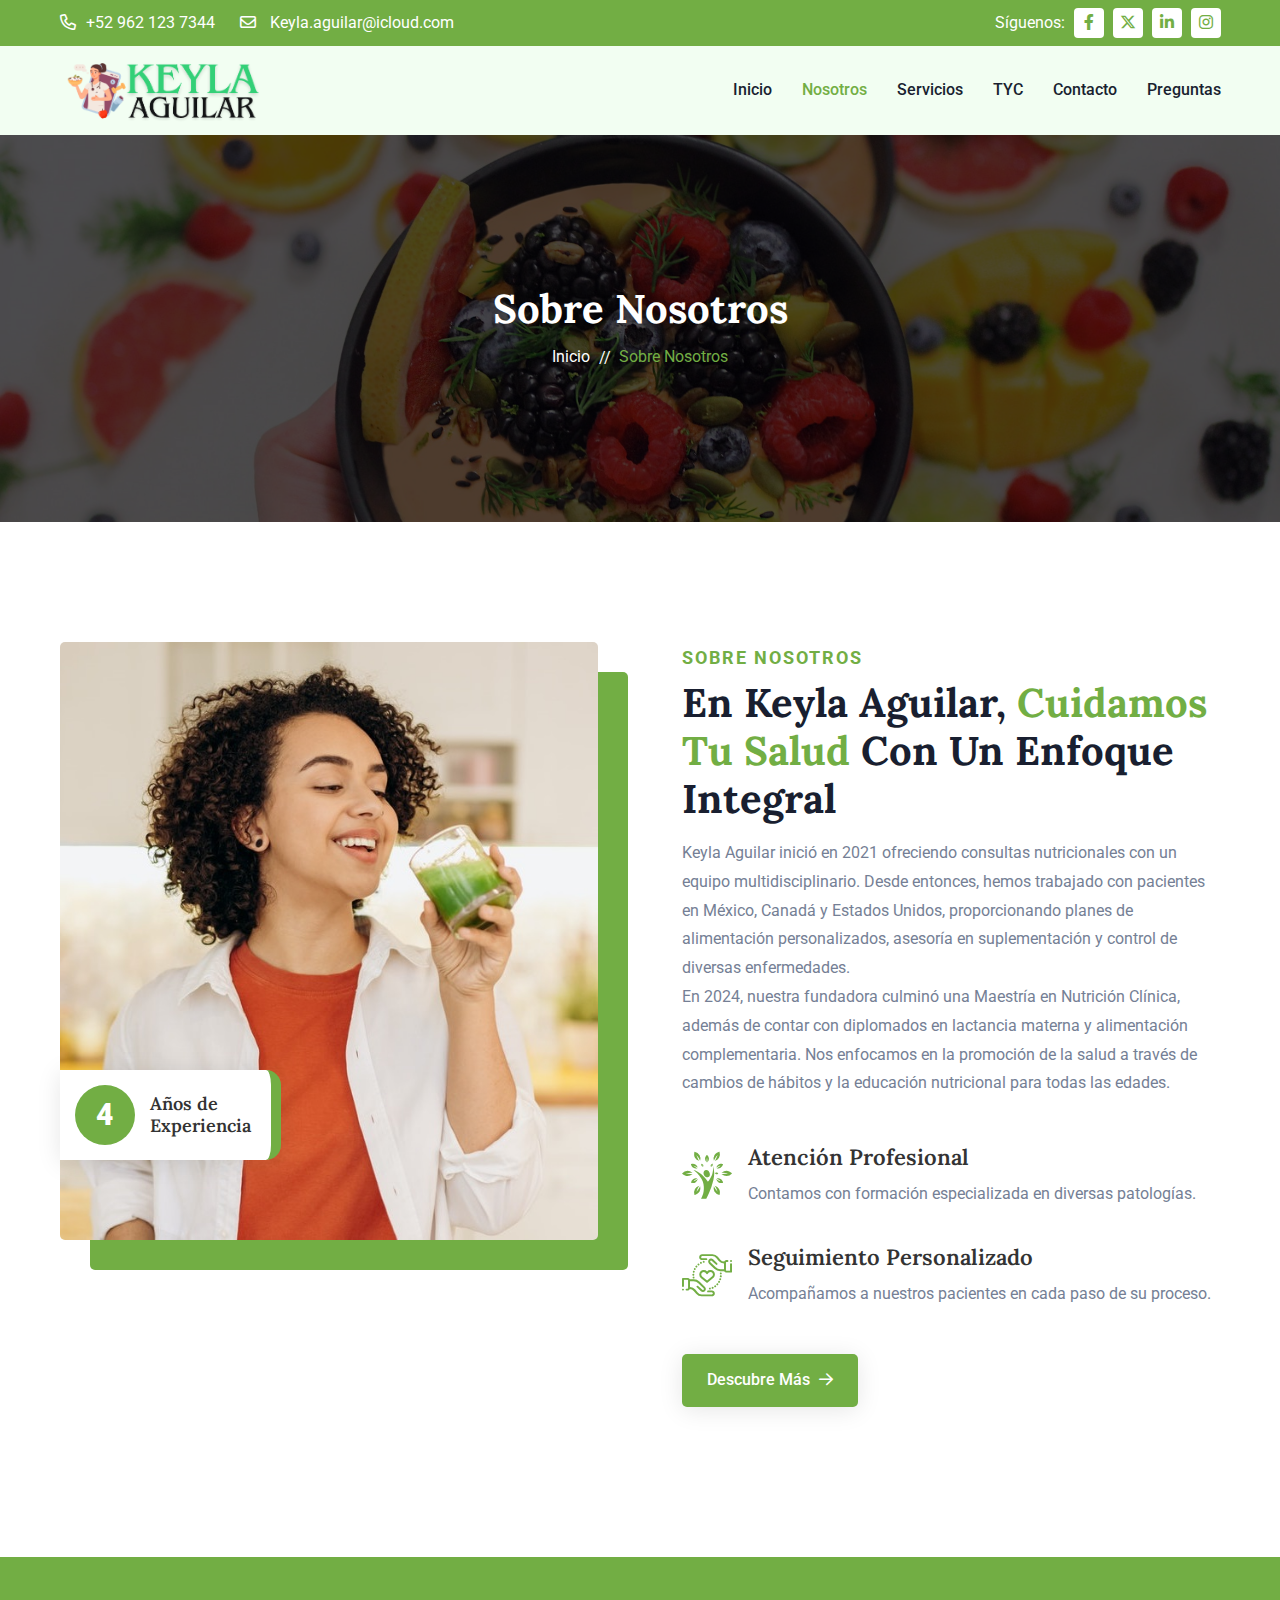
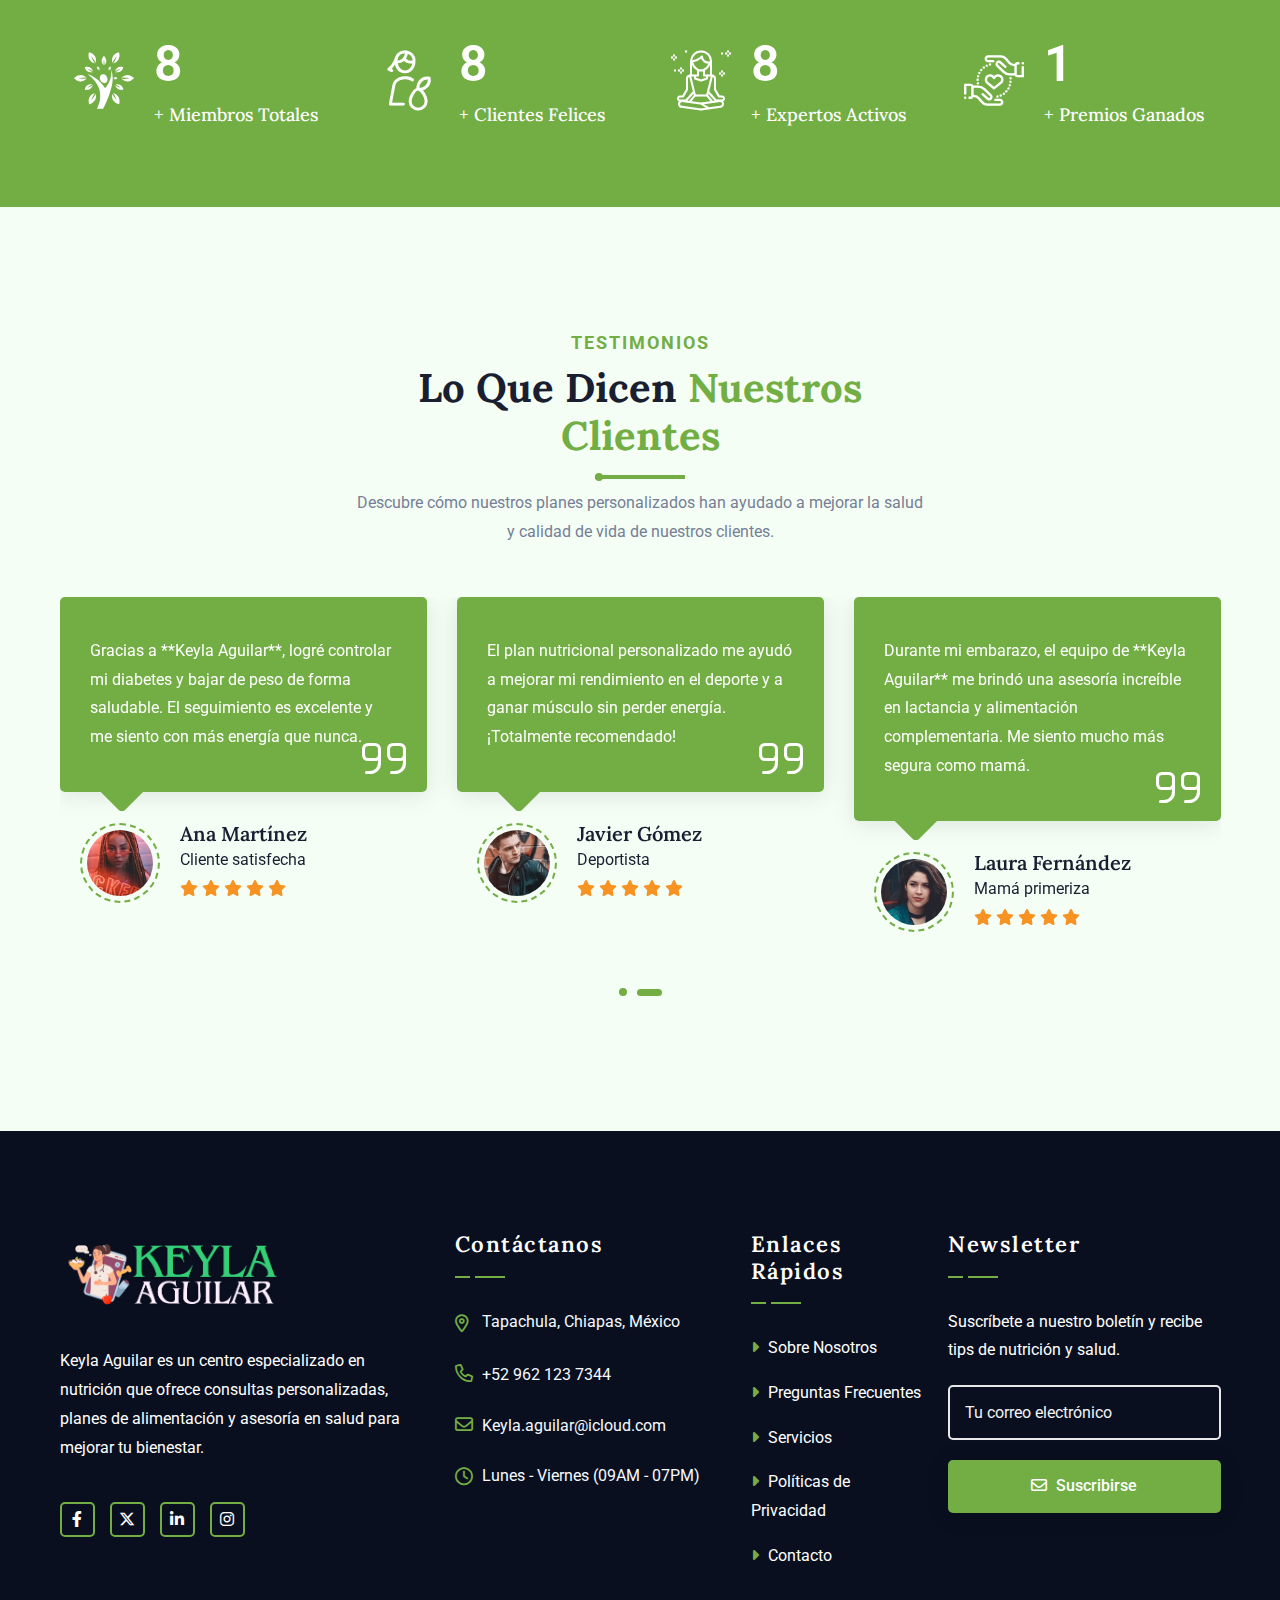
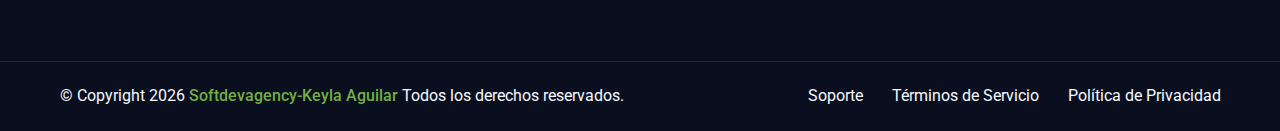
==== nosotros.html @ 278c5a32 "1" ====
<!DOCTYPE html>
<html lang="es-MX">
  <head>
    <!-- meta tags -->
    <meta charset="UTF-8" />
    <meta http-equiv="X-UA-Compatible" content="IE=edge" />
    <meta name="viewport" content="width=device-width, initial-scale=1.0" />
    <meta name="description" content="Keyla Aguilar - Consultas de nutrición personalizadas, planes de alimentación y asesoría en salud." />
    <meta name="keywords" content="nutrición, dietas, alimentación saludable, control de peso, asesoría nutricional" />
    <meta name="author" content="Keyla Aguilar" />

    <!-- title -->
    <title>Bienestar- Nosotros</title>

    <!-- favicon -->
    <link rel="icon" type="image/x-icon" href="assets/img/logo/logo-light.ico" />

    <!-- css -->
    <link rel="stylesheet" href="assets/css/bootstrap.min.css" />
    <link rel="stylesheet" href="assets/css/all-fontawesome.min.css" />
    <link rel="stylesheet" href="assets/css/flaticon.css" />
    <link rel="stylesheet" href="assets/css/animate.min.css" />
    <link rel="stylesheet" href="assets/css/magnific-popup.min.css" />
    <link rel="stylesheet" href="assets/css/owl.carousel.min.css" />
    <link rel="stylesheet" href="assets/css/style.css" />
  </head>

  <body>
    <!-- preloader -->
    <div class="preloader">
      <div class="loader"></div>
    </div>
    <!-- preloader end -->

    <!-- header area -->
    <header class="header">
      <!-- top header -->
      <div class="header-top">
        <div class="container">
          <div class="header-top-wrapper">
            <div class="header-top-left">
              <div class="header-top-contact">
                <ul>
                  <li>
                    <a href="tel:+529621237344"
                      ><i class="far fa-phone"></i>+52 962 123 7344</a
                    >
                  </li>
                  <li>
                    <a href="mailto:Keyla.aguilar@icloud.com"
                      ><i class="far fa-envelope"></i>
                      Keyla.aguilar@icloud.com</a
                    >
                  </li>
                </ul>
              </div>
            </div>
            <div class="header-top-right">
              <div class="header-top-social">
                <span>Síguenos:</span>
                <a href="#"><i class="fab fa-facebook-f"></i></a>
                <a href="#"><i class="fab fa-x-twitter"></i></a>
                <a href="#"><i class="fab fa-linkedin-in"></i></a>
                <a href="#"><i class="fab fa-instagram"></i></a>
              </div>
            </div>
          </div>
        </div>
      </div>

      <div class="main-navigation">
        <nav class="navbar navbar-expand-lg">
          <div class="container">
            <a class="navbar-brand" href="index">
              <img src="assets/img/logo/logo.png" alt="Keyla Aguilar - Nutrición y Salud" />
            </a>
            <button
              class="navbar-toggler"
              type="button"
              data-bs-toggle="collapse"
              data-bs-target="#main_nav"
              aria-expanded="false"
              aria-label="Toggle navigation"
            >
              <span class="navbar-toggler-icon"><i class="far fa-stream"></i></span>
            </button>
            <div class="collapse navbar-collapse" id="main_nav">
              <ul class="navbar-nav">
                <li class="nav-item">
                    <a class="nav-link" href="index">Inicio</a>
                </li>
                <li class="nav-item">
                    <a class="nav-link active" href="nosotros">Nosotros</a>
                </li>
                <li class="nav-item">
                  <a class="nav-link" href="servicios">Servicios</a>
                </li>
                <li class="nav-item">
                  <a class="nav-link" href="TYC">TYC</a>
                </li>
                <li class="nav-item">
                  <a class="nav-link" href="contactanos">Contacto</a>
                </li>
                <li class="nav-item">
                  <a class="nav-link" href="preguntas">Preguntas</a>
                </li>
              </ul>
            </div>
          </div>
        </nav>
      </div>
    </header>
    <!-- header area end -->




    <main class="main">

      <!-- breadcrumb -->
<div class="site-breadcrumb" style="background: url(assets/img/breadcrumb/breadcrumb.jpg)">
    <div class="container">
        <h2 class="breadcrumb-title">Sobre Nosotros</h2>
        <ul class="breadcrumb-menu">
            <li><a href="index">Inicio</a></li>
            <li class="active">Sobre Nosotros</li>
        </ul>
    </div>
</div>
<!-- breadcrumb end -->

<!-- about area -->
<div class="about-area py-120 mb-30">
    <div class="container">
        <div class="row">
            <div class="col-lg-6">
                <div class="about-left">
                    <div class="about-img">
                        <img src="assets/img/about/01.jpg" alt="Keyla Aguilar - Nutrición">
                    </div>
                    <div class="about-experience">
                        <span>4</span>
                        <h5>Años de <br> Experiencia</h5>
                    </div>
                </div>
            </div>
            <div class="col-lg-6">
                <div class="about-right">
                    <div class="site-heading mb-3">
                        <span class="site-title-tagline">Sobre Nosotros</span>
                        <h2 class="site-title">En Keyla Aguilar, <span>cuidamos tu salud</span> con un enfoque integral</h2>
                    </div>
                    <p class="about-text">Keyla Aguilar inició en 2021 ofreciendo consultas nutricionales con un equipo multidisciplinario. Desde entonces, hemos trabajado con pacientes en México, Canadá y Estados Unidos, proporcionando planes de alimentación personalizados, asesoría en suplementación y control de diversas enfermedades. 
                    </p>
                    <p class="about-text">En 2024, nuestra fundadora culminó una Maestría en Nutrición Clínica, además de contar con diplomados en lactancia materna y alimentación complementaria. Nos enfocamos en la promoción de la salud a través de cambios de hábitos y la educación nutricional para todas las edades.</p>
                    <div class="about-list-wrapper">
                        <ul class="about-list list-unstyled">
                            <li>
                                <div class="icon"><i class="flaticon-healthy-lifestyle-logo"></i></div>
                                <div class="text">
                                    <h4>Atención Profesional</h4>
                                    <p>Contamos con formación especializada en diversas patologías.</p>
                                </div>
                            </li>
                            <li>
                                <div class="icon"><i class="flaticon-care"></i></div>
                                <div class="text">
                                    <h4>Seguimiento Personalizado</h4>
                                    <p>Acompañamos a nuestros pacientes en cada paso de su proceso.</p>
                                </div>
                            </li>
                        </ul>
                    </div>
                    <a href="nosotros" class="theme-btn">Descubre Más <i class="far fa-arrow-right"></i></a>
                </div>
            </div>
        </div>
    </div>
</div>
<!-- about area end -->

    
     <!-- área de contadores -->
<div class="counter-area pt-70 pb-70">
  <div class="container">
    <div class="row">
      <div class="col-lg-3 col-sm-6">
        <div class="counter-box">
          <div class="icon">
            <i class="flaticon-healthy-lifestyle-logo"></i>
          </div>
          <div>
            <span class="counter" data-count="+" data-to="30" data-speed="3000">30</span>
            <h6 class="title">+ Miembros Totales</h6>
          </div>
        </div>
      </div>
      <div class="col-lg-3 col-sm-6">
        <div class="counter-box">
          <div class="icon"><i class="flaticon-nutritionist-1"></i></div>
          <div>
            <span class="counter" data-count="+" data-to="30" data-speed="3000">30</span>
            <h6 class="title">+ Clientes Felices</h6>
          </div>
        </div>
      </div>
      <div class="col-lg-3 col-sm-6">
        <div class="counter-box">
          <div class="icon"><i class="flaticon-meditation"></i></div>
          <div>
            <span class="counter" data-count="+" data-to="30" data-speed="3000">30</span>
            <h6 class="title">+ Expertos Activos</h6>
          </div>
        </div>
      </div>
      <div class="col-lg-3 col-sm-6">
        <div class="counter-box">
          <div class="icon"><i class="flaticon-care"></i></div>
          <div>
            <span class="counter" data-count="+" data-to="5" data-speed="3000">5</span>
            <h6 class="title">+ Premios Ganados</h6>
          </div>
        </div>
      </div>
    </div>
  </div>
</div>
<!-- fin del área de contadores -->

<!--!-- testimonial-area -->
<div class="testimonial-area bg py-120">
  <div class="container">
    <div class="row">
      <div class="col-lg-6 mx-auto">
        <div class="site-heading text-center">
          <span class="site-title-tagline">Testimonios</span>
          <h2 class="site-title">Lo que dicen <span>nuestros clientes</span></h2>
          <div class="heading-divider"></div>
          <p>
            Descubre cómo nuestros planes personalizados han ayudado a mejorar la salud y calidad de vida de nuestros clientes.
          </p>
        </div>
      </div>
    </div>
    <div class="testimonial-slider owl-carousel owl-theme">
      <div class="testimonial-single">
        <div class="testimonial-quote">
          <span class="testimonial-quote-icon"><i class="fal fa-quote-right"></i></span>
          <p>
            Gracias a **Keyla Aguilar**, logré controlar mi diabetes y bajar de peso de forma saludable. El seguimiento es excelente y me siento con más energía que nunca.
          </p>
        </div>
        <div class="testimonial-content">
          <div class="testimonial-author-img">
            <img src="assets/img/testimonial/01.jpg" alt="Testimonio Cliente 1" />
          </div>
          <div class="testimonial-author-info">
            <h4>Ana Martínez</h4>
            <p>Cliente satisfecha</p>
            <div class="testimonial-rate">
              <i class="fas fa-star"></i>
              <i class="fas fa-star"></i>
              <i class="fas fa-star"></i>
              <i class="fas fa-star"></i>
              <i class="fas fa-star"></i>
            </div>
          </div>
        </div>
      </div>
      <div class="testimonial-single">
        <div class="testimonial-quote">
          <span class="testimonial-quote-icon"><i class="fal fa-quote-right"></i></span>
          <p>
            El plan nutricional personalizado me ayudó a mejorar mi rendimiento en el deporte y a ganar músculo sin perder energía. ¡Totalmente recomendado!
          </p>
        </div>
        <div class="testimonial-content">
          <div class="testimonial-author-img">
            <img src="assets/img/testimonial/04.jpg" alt="Testimonio Cliente 2" />
          </div>
          <div class="testimonial-author-info">
            <h4>Javier Gómez</h4>
            <p>Deportista</p>
            <div class="testimonial-rate">
              <i class="fas fa-star"></i>
              <i class="fas fa-star"></i>
              <i class="fas fa-star"></i>
              <i class="fas fa-star"></i>
              <i class="fas fa-star"></i>
            </div>
          </div>
        </div>
      </div>
      <div class="testimonial-single">
        <div class="testimonial-quote">
          <span class="testimonial-quote-icon"><i class="fal fa-quote-right"></i></span>
          <p>
            Durante mi embarazo, el equipo de **Keyla Aguilar** me brindó una asesoría increíble en lactancia y alimentación complementaria. Me siento mucho más segura como mamá.
          </p>
        </div>
        <div class="testimonial-content">
          <div class="testimonial-author-img">
            <img src="assets/img/testimonial/05.jpg" alt="Testimonio Cliente 3" />
          </div>
          <div class="testimonial-author-info">
            <h4>Laura Fernández</h4>
            <p>Mamá primeriza</p>
            <div class="testimonial-rate">
              <i class="fas fa-star"></i>
              <i class="fas fa-star"></i>
              <i class="fas fa-star"></i>
              <i class="fas fa-star"></i>
              <i class="fas fa-star"></i>
            </div>
          </div>
        </div>
      </div>
      <div class="testimonial-single">
        <div class="testimonial-quote">
          <span class="testimonial-quote-icon"><i class="fal fa-quote-right"></i></span>
          <p>
            Mi hijo tenía problemas de obesidad y con la ayuda de **Keyla Aguilar**, logramos mejorar sus hábitos alimenticios sin que sintiera que estaba en una dieta. ¡Un cambio total en su vida!
          </p>
        </div>
        <div class="testimonial-content">
          <div class="testimonial-author-img">
            <img src="assets/img/testimonial/02.jpg" alt="Testimonio Cliente 4" />
          </div>
          <div class="testimonial-author-info">
            <h4>María Rodríguez</h4>
            <p>Mamá de paciente</p>
            <div class="testimonial-rate">
              <i class="fas fa-star"></i>
              <i class="fas fa-star"></i>
              <i class="fas fa-star"></i>
              <i class="fas fa-star"></i>
              <i class="fas fa-star"></i>
            </div>
          </div>
        </div>
      </div>
    </div>
  </div>
</div>
<!-- testimonial-area end -->
        
    </main>


   <!-- footer area -->
   <footer class="footer-area">
    <div class="footer-widget">
      <div class="container">
        <div class="row footer-widget-wrapper pt-100 pb-70">
          <div class="col-md-6 col-lg-4">
            <div class="footer-widget-box about-us">
              <a href="#" class="footer-logo">
                <img src="assets/img/logo/logo-light.png" alt="Keyla Aguilar" />
              </a>
              <p class="mb-20">
                Keyla Aguilar es un centro especializado en nutrición que ofrece
                consultas personalizadas, planes de alimentación y asesoría en
                salud para mejorar tu bienestar.
              </p>
              <ul class="footer-social">
                <li>
                  <a href="#"><i class="fab fa-facebook-f"></i></a>
                </li>
                <li>
                  <a href="#"><i class="fab fa-x-twitter"></i></a>
                </li>
                <li>
                  <a href="#"><i class="fab fa-linkedin-in"></i></a>
                </li>
                <li>
                  <a href="https://www.instagram.com/nutri_key_aguilar/"><i class="fab fa-instagram"></i></a>
                </li>
              </ul>
            </div>
          </div>
          <div class="col-md-6 col-lg-3">
            <div class="footer-widget-box">
              <h4 class="footer-widget-title">Contáctanos</h4>
              <ul class="footer-contact">
                <li>
                  <i class="far fa-map-marker-alt"></i> Tapachula, Chiapas, México
                </li>
                <li>
                  <a href="tel:+529621237344"
                    ><i class="far fa-phone"></i>+52 962 123 7344</a
                  >
                </li>
                <li>
                  <a href="mailto:Keyla.aguilar@icloud.com"
                    ><i class="far fa-envelope"></i>Keyla.aguilar@icloud.com</a
                  >
                </li>
                <li><i class="far fa-clock"></i>Lunes - Viernes (09AM - 07PM)</li>
              </ul>
            </div>
          </div>
          <div class="col-md-6 col-lg-2">
            <div class="footer-widget-box list">
              <h4 class="footer-widget-title">Enlaces Rápidos</h4>
              <ul class="footer-list">
                <li>
                  <a href="nosotros"><i class="fas fa-caret-right"></i> Sobre Nosotros</a>
                </li>
                <li>
                  <a href="preguntas"><i class="fas fa-caret-right"></i> Preguntas Frecuentes</a>
                </li>
                <li>
                  <a href="servicios"><i class="fas fa-caret-right"></i> Servicios</a>
                </li>
                <li>
                  <a href="TYC"><i class="fas fa-caret-right"></i> Políticas de Privacidad</a>
                </li>
                <li>
                  <a href="contactanos"><i class="fas fa-caret-right"></i> Contacto</a>
                </li>
              </ul>
            </div>
          </div>
          <div class="col-md-6 col-lg-3">
            <div class="footer-widget-box list">
              <h4 class="footer-widget-title">Newsletter</h4>
              <div class="footer-newsletter">
                <p>Suscríbete a nuestro boletín y recibe tips de nutrición y salud.</p>
                <div class="subscribe-form">
                  <form action="#">
                    <input
                      type="email"
                      class="form-control"
                      placeholder="Tu correo electrónico"
                    />
                    <button class="theme-btn" type="submit">
                      <span class="far fa-envelope"></span> Suscribirse
                    </button>
                  </form>
                </div>
              </div>
            </div>
          </div>
        </div>
      </div>
    </div>
    <div class="copyright">
      <div class="container">
        <div class="row">
          <div class="col-lg-6 align-self-center">
            <p class="copyright-text">
              &copy; Copyright <span id="date"></span>
              <a href="https://softdevagency.com/"> Softdevagency-Keyla Aguilar</a> Todos los derechos reservados.
            </p>
          </div>
          <div class="col-lg-6 align-self-center">
            <ul class="footer-menu">
              <li><a href="#">Soporte</a></li>
              <li><a href="#">Términos de Servicio</a></li>
              <li><a href="#">Política de Privacidad</a></li>
            </ul>
          </div>
        </div>
      </div>
    </div>
  </footer>
  <!-- footer area end -->
  

    <!-- scroll-top -->
    <a href="#" id="scroll-top"><i class="far fa-angle-double-up"></i></a>
    <!-- scroll-top end -->


    <!-- js -->
    <script data-cfasync="false" src="/cdn-cgi/scripts/5c5dd728/cloudflare-static/email-decode.min.js"></script><script src="assets/js/jquery-3.6.0.min.js"></script>
    <script src="assets/js/modernizr.min.js"></script>
    <script src="assets/js/bootstrap.bundle.min.js"></script>
    <script src="assets/js/imagesloaded.pkgd.min.js"></script>
    <script src="assets/js/jquery.magnific-popup.min.js"></script>
    <script src="assets/js/isotope.pkgd.min.js"></script>
    <script src="assets/js/jquery.appear.min.js"></script>
    <script src="assets/js/jquery.easing.min.js"></script>
    <script src="assets/js/owl.carousel.min.js"></script>
    <script src="assets/js/counter-up.js"></script>
    <script src="assets/js/masonry.pkgd.min.js"></script>
    <script src="assets/js/wow.min.js"></script>
    <script src="assets/js/main.js"></script>

</body>

</html>
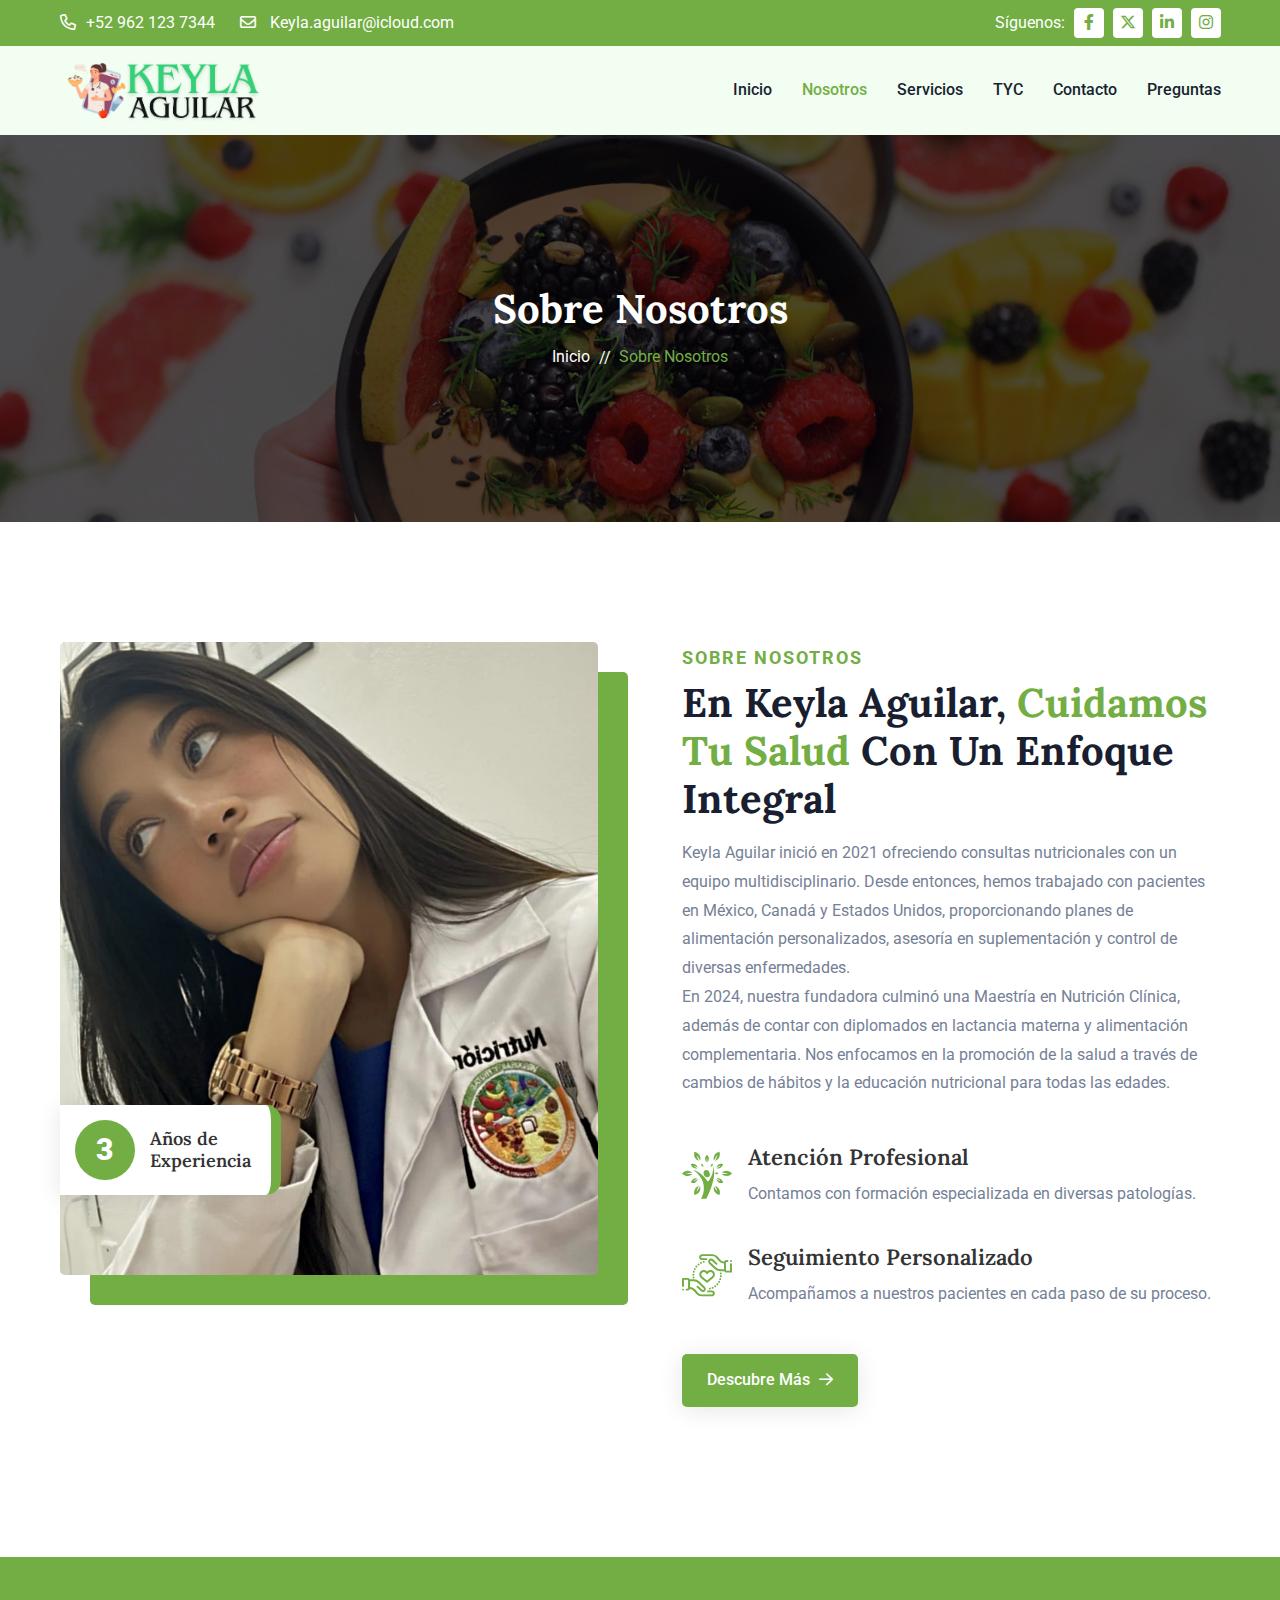
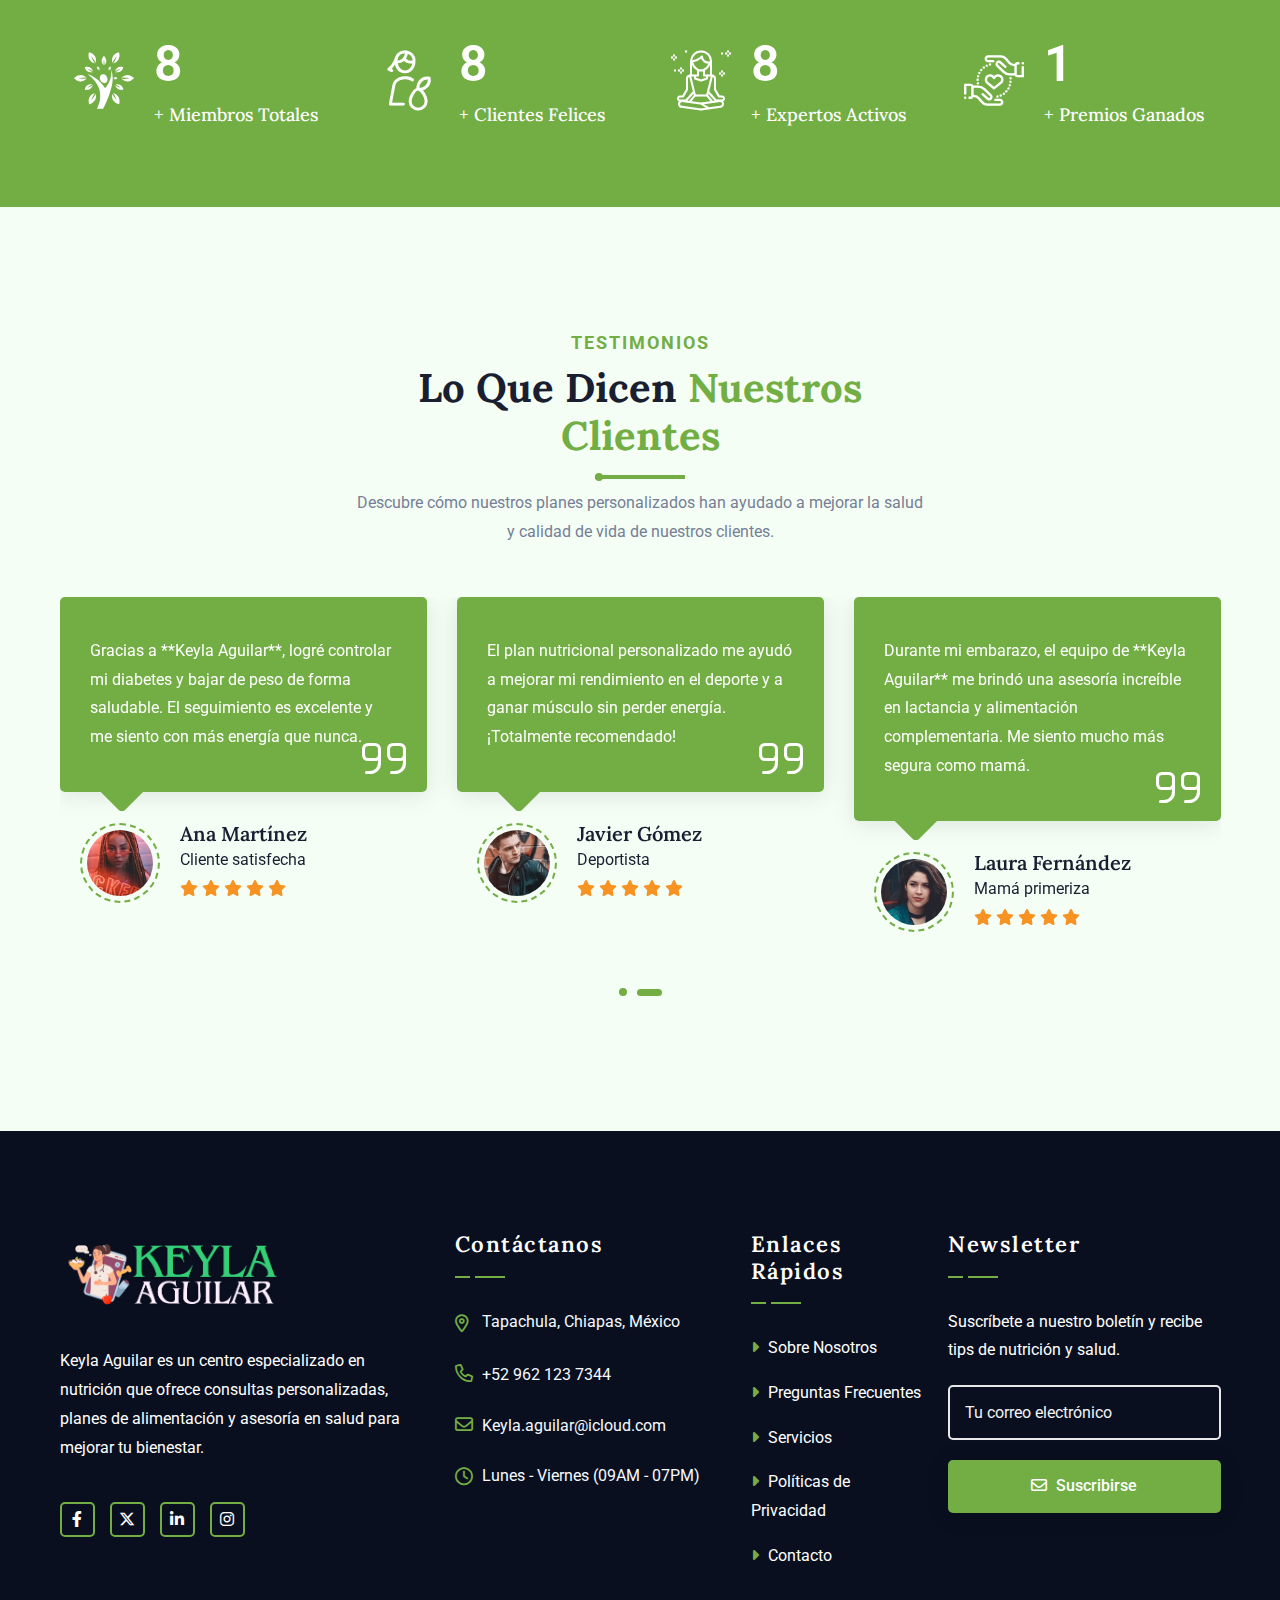
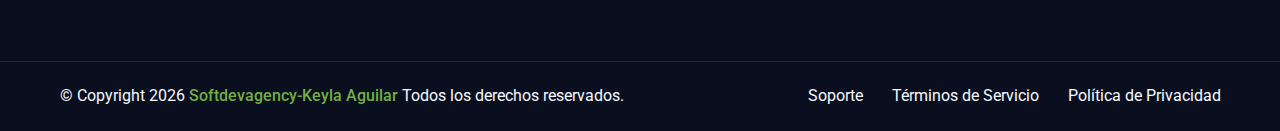
==== commit dc715a9a: "Add files via upload" ====
--- a/nosotros.html
+++ b/nosotros.html
@@ -1,492 +1,492 @@
-<!DOCTYPE html>
-<html lang="es-MX">
-  <head>
-    <!-- meta tags -->
-    <meta charset="UTF-8" />
-    <meta http-equiv="X-UA-Compatible" content="IE=edge" />
-    <meta name="viewport" content="width=device-width, initial-scale=1.0" />
-    <meta name="description" content="Keyla Aguilar - Consultas de nutrición personalizadas, planes de alimentación y asesoría en salud." />
-    <meta name="keywords" content="nutrición, dietas, alimentación saludable, control de peso, asesoría nutricional" />
-    <meta name="author" content="Keyla Aguilar" />
-
-    <!-- title -->
-    <title>Bienestar- Nosotros</title>
-
-    <!-- favicon -->
-    <link rel="icon" type="image/x-icon" href="assets/img/logo/logo-light.ico" />
-
-    <!-- css -->
-    <link rel="stylesheet" href="assets/css/bootstrap.min.css" />
-    <link rel="stylesheet" href="assets/css/all-fontawesome.min.css" />
-    <link rel="stylesheet" href="assets/css/flaticon.css" />
-    <link rel="stylesheet" href="assets/css/animate.min.css" />
-    <link rel="stylesheet" href="assets/css/magnific-popup.min.css" />
-    <link rel="stylesheet" href="assets/css/owl.carousel.min.css" />
-    <link rel="stylesheet" href="assets/css/style.css" />
-  </head>
-
-  <body>
-    <!-- preloader -->
-    <div class="preloader">
-      <div class="loader"></div>
-    </div>
-    <!-- preloader end -->
-
-    <!-- header area -->
-    <header class="header">
-      <!-- top header -->
-      <div class="header-top">
-        <div class="container">
-          <div class="header-top-wrapper">
-            <div class="header-top-left">
-              <div class="header-top-contact">
-                <ul>
-                  <li>
-                    <a href="tel:+529621237344"
-                      ><i class="far fa-phone"></i>+52 962 123 7344</a
-                    >
-                  </li>
-                  <li>
-                    <a href="mailto:Keyla.aguilar@icloud.com"
-                      ><i class="far fa-envelope"></i>
-                      Keyla.aguilar@icloud.com</a
-                    >
-                  </li>
-                </ul>
-              </div>
-            </div>
-            <div class="header-top-right">
-              <div class="header-top-social">
-                <span>Síguenos:</span>
-                <a href="#"><i class="fab fa-facebook-f"></i></a>
-                <a href="#"><i class="fab fa-x-twitter"></i></a>
-                <a href="#"><i class="fab fa-linkedin-in"></i></a>
-                <a href="#"><i class="fab fa-instagram"></i></a>
-              </div>
-            </div>
-          </div>
-        </div>
-      </div>
-
-      <div class="main-navigation">
-        <nav class="navbar navbar-expand-lg">
-          <div class="container">
-            <a class="navbar-brand" href="index">
-              <img src="assets/img/logo/logo.png" alt="Keyla Aguilar - Nutrición y Salud" />
-            </a>
-            <button
-              class="navbar-toggler"
-              type="button"
-              data-bs-toggle="collapse"
-              data-bs-target="#main_nav"
-              aria-expanded="false"
-              aria-label="Toggle navigation"
-            >
-              <span class="navbar-toggler-icon"><i class="far fa-stream"></i></span>
-            </button>
-            <div class="collapse navbar-collapse" id="main_nav">
-              <ul class="navbar-nav">
-                <li class="nav-item">
-                    <a class="nav-link" href="index">Inicio</a>
-                </li>
-                <li class="nav-item">
-                    <a class="nav-link active" href="nosotros">Nosotros</a>
-                </li>
-                <li class="nav-item">
-                  <a class="nav-link" href="servicios">Servicios</a>
-                </li>
-                <li class="nav-item">
-                  <a class="nav-link" href="TYC">TYC</a>
-                </li>
-                <li class="nav-item">
-                  <a class="nav-link" href="contactanos">Contacto</a>
-                </li>
-                <li class="nav-item">
-                  <a class="nav-link" href="preguntas">Preguntas</a>
-                </li>
-              </ul>
-            </div>
-          </div>
-        </nav>
-      </div>
-    </header>
-    <!-- header area end -->
-
-
-
-
-    <main class="main">
-
-      <!-- breadcrumb -->
-<div class="site-breadcrumb" style="background: url(assets/img/breadcrumb/breadcrumb.jpg)">
-    <div class="container">
-        <h2 class="breadcrumb-title">Sobre Nosotros</h2>
-        <ul class="breadcrumb-menu">
-            <li><a href="index">Inicio</a></li>
-            <li class="active">Sobre Nosotros</li>
-        </ul>
-    </div>
-</div>
-<!-- breadcrumb end -->
-
-<!-- about area -->
-<div class="about-area py-120 mb-30">
-    <div class="container">
-        <div class="row">
-            <div class="col-lg-6">
-                <div class="about-left">
-                    <div class="about-img">
-                        <img src="assets/img/about/01.jpg" alt="Keyla Aguilar - Nutrición">
-                    </div>
-                    <div class="about-experience">
-                        <span>4</span>
-                        <h5>Años de <br> Experiencia</h5>
-                    </div>
-                </div>
-            </div>
-            <div class="col-lg-6">
-                <div class="about-right">
-                    <div class="site-heading mb-3">
-                        <span class="site-title-tagline">Sobre Nosotros</span>
-                        <h2 class="site-title">En Keyla Aguilar, <span>cuidamos tu salud</span> con un enfoque integral</h2>
-                    </div>
-                    <p class="about-text">Keyla Aguilar inició en 2021 ofreciendo consultas nutricionales con un equipo multidisciplinario. Desde entonces, hemos trabajado con pacientes en México, Canadá y Estados Unidos, proporcionando planes de alimentación personalizados, asesoría en suplementación y control de diversas enfermedades. 
-                    </p>
-                    <p class="about-text">En 2024, nuestra fundadora culminó una Maestría en Nutrición Clínica, además de contar con diplomados en lactancia materna y alimentación complementaria. Nos enfocamos en la promoción de la salud a través de cambios de hábitos y la educación nutricional para todas las edades.</p>
-                    <div class="about-list-wrapper">
-                        <ul class="about-list list-unstyled">
-                            <li>
-                                <div class="icon"><i class="flaticon-healthy-lifestyle-logo"></i></div>
-                                <div class="text">
-                                    <h4>Atención Profesional</h4>
-                                    <p>Contamos con formación especializada en diversas patologías.</p>
-                                </div>
-                            </li>
-                            <li>
-                                <div class="icon"><i class="flaticon-care"></i></div>
-                                <div class="text">
-                                    <h4>Seguimiento Personalizado</h4>
-                                    <p>Acompañamos a nuestros pacientes en cada paso de su proceso.</p>
-                                </div>
-                            </li>
-                        </ul>
-                    </div>
-                    <a href="nosotros" class="theme-btn">Descubre Más <i class="far fa-arrow-right"></i></a>
-                </div>
-            </div>
-        </div>
-    </div>
-</div>
-<!-- about area end -->
-
-    
-     <!-- área de contadores -->
-<div class="counter-area pt-70 pb-70">
-  <div class="container">
-    <div class="row">
-      <div class="col-lg-3 col-sm-6">
-        <div class="counter-box">
-          <div class="icon">
-            <i class="flaticon-healthy-lifestyle-logo"></i>
-          </div>
-          <div>
-            <span class="counter" data-count="+" data-to="30" data-speed="3000">30</span>
-            <h6 class="title">+ Miembros Totales</h6>
-          </div>
-        </div>
-      </div>
-      <div class="col-lg-3 col-sm-6">
-        <div class="counter-box">
-          <div class="icon"><i class="flaticon-nutritionist-1"></i></div>
-          <div>
-            <span class="counter" data-count="+" data-to="30" data-speed="3000">30</span>
-            <h6 class="title">+ Clientes Felices</h6>
-          </div>
-        </div>
-      </div>
-      <div class="col-lg-3 col-sm-6">
-        <div class="counter-box">
-          <div class="icon"><i class="flaticon-meditation"></i></div>
-          <div>
-            <span class="counter" data-count="+" data-to="30" data-speed="3000">30</span>
-            <h6 class="title">+ Expertos Activos</h6>
-          </div>
-        </div>
-      </div>
-      <div class="col-lg-3 col-sm-6">
-        <div class="counter-box">
-          <div class="icon"><i class="flaticon-care"></i></div>
-          <div>
-            <span class="counter" data-count="+" data-to="5" data-speed="3000">5</span>
-            <h6 class="title">+ Premios Ganados</h6>
-          </div>
-        </div>
-      </div>
-    </div>
-  </div>
-</div>
-<!-- fin del área de contadores -->
-
-<!--!-- testimonial-area -->
-<div class="testimonial-area bg py-120">
-  <div class="container">
-    <div class="row">
-      <div class="col-lg-6 mx-auto">
-        <div class="site-heading text-center">
-          <span class="site-title-tagline">Testimonios</span>
-          <h2 class="site-title">Lo que dicen <span>nuestros clientes</span></h2>
-          <div class="heading-divider"></div>
-          <p>
-            Descubre cómo nuestros planes personalizados han ayudado a mejorar la salud y calidad de vida de nuestros clientes.
-          </p>
-        </div>
-      </div>
-    </div>
-    <div class="testimonial-slider owl-carousel owl-theme">
-      <div class="testimonial-single">
-        <div class="testimonial-quote">
-          <span class="testimonial-quote-icon"><i class="fal fa-quote-right"></i></span>
-          <p>
-            Gracias a **Keyla Aguilar**, logré controlar mi diabetes y bajar de peso de forma saludable. El seguimiento es excelente y me siento con más energía que nunca.
-          </p>
-        </div>
-        <div class="testimonial-content">
-          <div class="testimonial-author-img">
-            <img src="assets/img/testimonial/01.jpg" alt="Testimonio Cliente 1" />
-          </div>
-          <div class="testimonial-author-info">
-            <h4>Ana Martínez</h4>
-            <p>Cliente satisfecha</p>
-            <div class="testimonial-rate">
-              <i class="fas fa-star"></i>
-              <i class="fas fa-star"></i>
-              <i class="fas fa-star"></i>
-              <i class="fas fa-star"></i>
-              <i class="fas fa-star"></i>
-            </div>
-          </div>
-        </div>
-      </div>
-      <div class="testimonial-single">
-        <div class="testimonial-quote">
-          <span class="testimonial-quote-icon"><i class="fal fa-quote-right"></i></span>
-          <p>
-            El plan nutricional personalizado me ayudó a mejorar mi rendimiento en el deporte y a ganar músculo sin perder energía. ¡Totalmente recomendado!
-          </p>
-        </div>
-        <div class="testimonial-content">
-          <div class="testimonial-author-img">
-            <img src="assets/img/testimonial/04.jpg" alt="Testimonio Cliente 2" />
-          </div>
-          <div class="testimonial-author-info">
-            <h4>Javier Gómez</h4>
-            <p>Deportista</p>
-            <div class="testimonial-rate">
-              <i class="fas fa-star"></i>
-              <i class="fas fa-star"></i>
-              <i class="fas fa-star"></i>
-              <i class="fas fa-star"></i>
-              <i class="fas fa-star"></i>
-            </div>
-          </div>
-        </div>
-      </div>
-      <div class="testimonial-single">
-        <div class="testimonial-quote">
-          <span class="testimonial-quote-icon"><i class="fal fa-quote-right"></i></span>
-          <p>
-            Durante mi embarazo, el equipo de **Keyla Aguilar** me brindó una asesoría increíble en lactancia y alimentación complementaria. Me siento mucho más segura como mamá.
-          </p>
-        </div>
-        <div class="testimonial-content">
-          <div class="testimonial-author-img">
-            <img src="assets/img/testimonial/05.jpg" alt="Testimonio Cliente 3" />
-          </div>
-          <div class="testimonial-author-info">
-            <h4>Laura Fernández</h4>
-            <p>Mamá primeriza</p>
-            <div class="testimonial-rate">
-              <i class="fas fa-star"></i>
-              <i class="fas fa-star"></i>
-              <i class="fas fa-star"></i>
-              <i class="fas fa-star"></i>
-              <i class="fas fa-star"></i>
-            </div>
-          </div>
-        </div>
-      </div>
-      <div class="testimonial-single">
-        <div class="testimonial-quote">
-          <span class="testimonial-quote-icon"><i class="fal fa-quote-right"></i></span>
-          <p>
-            Mi hijo tenía problemas de obesidad y con la ayuda de **Keyla Aguilar**, logramos mejorar sus hábitos alimenticios sin que sintiera que estaba en una dieta. ¡Un cambio total en su vida!
-          </p>
-        </div>
-        <div class="testimonial-content">
-          <div class="testimonial-author-img">
-            <img src="assets/img/testimonial/02.jpg" alt="Testimonio Cliente 4" />
-          </div>
-          <div class="testimonial-author-info">
-            <h4>María Rodríguez</h4>
-            <p>Mamá de paciente</p>
-            <div class="testimonial-rate">
-              <i class="fas fa-star"></i>
-              <i class="fas fa-star"></i>
-              <i class="fas fa-star"></i>
-              <i class="fas fa-star"></i>
-              <i class="fas fa-star"></i>
-            </div>
-          </div>
-        </div>
-      </div>
-    </div>
-  </div>
-</div>
-<!-- testimonial-area end -->
-        
-    </main>
-
-
-   <!-- footer area -->
-   <footer class="footer-area">
-    <div class="footer-widget">
-      <div class="container">
-        <div class="row footer-widget-wrapper pt-100 pb-70">
-          <div class="col-md-6 col-lg-4">
-            <div class="footer-widget-box about-us">
-              <a href="#" class="footer-logo">
-                <img src="assets/img/logo/logo-light.png" alt="Keyla Aguilar" />
-              </a>
-              <p class="mb-20">
-                Keyla Aguilar es un centro especializado en nutrición que ofrece
-                consultas personalizadas, planes de alimentación y asesoría en
-                salud para mejorar tu bienestar.
-              </p>
-              <ul class="footer-social">
-                <li>
-                  <a href="#"><i class="fab fa-facebook-f"></i></a>
-                </li>
-                <li>
-                  <a href="#"><i class="fab fa-x-twitter"></i></a>
-                </li>
-                <li>
-                  <a href="#"><i class="fab fa-linkedin-in"></i></a>
-                </li>
-                <li>
-                  <a href="https://www.instagram.com/nutri_key_aguilar/"><i class="fab fa-instagram"></i></a>
-                </li>
-              </ul>
-            </div>
-          </div>
-          <div class="col-md-6 col-lg-3">
-            <div class="footer-widget-box">
-              <h4 class="footer-widget-title">Contáctanos</h4>
-              <ul class="footer-contact">
-                <li>
-                  <i class="far fa-map-marker-alt"></i> Tapachula, Chiapas, México
-                </li>
-                <li>
-                  <a href="tel:+529621237344"
-                    ><i class="far fa-phone"></i>+52 962 123 7344</a
-                  >
-                </li>
-                <li>
-                  <a href="mailto:Keyla.aguilar@icloud.com"
-                    ><i class="far fa-envelope"></i>Keyla.aguilar@icloud.com</a
-                  >
-                </li>
-                <li><i class="far fa-clock"></i>Lunes - Viernes (09AM - 07PM)</li>
-              </ul>
-            </div>
-          </div>
-          <div class="col-md-6 col-lg-2">
-            <div class="footer-widget-box list">
-              <h4 class="footer-widget-title">Enlaces Rápidos</h4>
-              <ul class="footer-list">
-                <li>
-                  <a href="nosotros"><i class="fas fa-caret-right"></i> Sobre Nosotros</a>
-                </li>
-                <li>
-                  <a href="preguntas"><i class="fas fa-caret-right"></i> Preguntas Frecuentes</a>
-                </li>
-                <li>
-                  <a href="servicios"><i class="fas fa-caret-right"></i> Servicios</a>
-                </li>
-                <li>
-                  <a href="TYC"><i class="fas fa-caret-right"></i> Políticas de Privacidad</a>
-                </li>
-                <li>
-                  <a href="contactanos"><i class="fas fa-caret-right"></i> Contacto</a>
-                </li>
-              </ul>
-            </div>
-          </div>
-          <div class="col-md-6 col-lg-3">
-            <div class="footer-widget-box list">
-              <h4 class="footer-widget-title">Newsletter</h4>
-              <div class="footer-newsletter">
-                <p>Suscríbete a nuestro boletín y recibe tips de nutrición y salud.</p>
-                <div class="subscribe-form">
-                  <form action="#">
-                    <input
-                      type="email"
-                      class="form-control"
-                      placeholder="Tu correo electrónico"
-                    />
-                    <button class="theme-btn" type="submit">
-                      <span class="far fa-envelope"></span> Suscribirse
-                    </button>
-                  </form>
-                </div>
-              </div>
-            </div>
-          </div>
-        </div>
-      </div>
-    </div>
-    <div class="copyright">
-      <div class="container">
-        <div class="row">
-          <div class="col-lg-6 align-self-center">
-            <p class="copyright-text">
-              &copy; Copyright <span id="date"></span>
-              <a href="https://softdevagency.com/"> Softdevagency-Keyla Aguilar</a> Todos los derechos reservados.
-            </p>
-          </div>
-          <div class="col-lg-6 align-self-center">
-            <ul class="footer-menu">
-              <li><a href="#">Soporte</a></li>
-              <li><a href="#">Términos de Servicio</a></li>
-              <li><a href="#">Política de Privacidad</a></li>
-            </ul>
-          </div>
-        </div>
-      </div>
-    </div>
-  </footer>
-  <!-- footer area end -->
-  
-
-    <!-- scroll-top -->
-    <a href="#" id="scroll-top"><i class="far fa-angle-double-up"></i></a>
-    <!-- scroll-top end -->
-
-
-    <!-- js -->
-    <script data-cfasync="false" src="/cdn-cgi/scripts/5c5dd728/cloudflare-static/email-decode.min.js"></script><script src="assets/js/jquery-3.6.0.min.js"></script>
-    <script src="assets/js/modernizr.min.js"></script>
-    <script src="assets/js/bootstrap.bundle.min.js"></script>
-    <script src="assets/js/imagesloaded.pkgd.min.js"></script>
-    <script src="assets/js/jquery.magnific-popup.min.js"></script>
-    <script src="assets/js/isotope.pkgd.min.js"></script>
-    <script src="assets/js/jquery.appear.min.js"></script>
-    <script src="assets/js/jquery.easing.min.js"></script>
-    <script src="assets/js/owl.carousel.min.js"></script>
-    <script src="assets/js/counter-up.js"></script>
-    <script src="assets/js/masonry.pkgd.min.js"></script>
-    <script src="assets/js/wow.min.js"></script>
-    <script src="assets/js/main.js"></script>
-
-</body>
-
+<!DOCTYPE html>
+<html lang="es-MX">
+  <head>
+    <!-- meta tags -->
+    <meta charset="UTF-8" />
+    <meta http-equiv="X-UA-Compatible" content="IE=edge" />
+    <meta name="viewport" content="width=device-width, initial-scale=1.0" />
+    <meta name="description" content="Keyla Aguilar - Consultas de nutrición personalizadas, planes de alimentación y asesoría en salud." />
+    <meta name="keywords" content="nutrición, dietas, alimentación saludable, control de peso, asesoría nutricional" />
+    <meta name="author" content="Keyla Aguilar" />
+
+    <!-- title -->
+    <title>Bienestar- Nosotros</title>
+
+    <!-- favicon -->
+    <link rel="icon" type="image/x-icon" href="assets/img/logo/logo-light.ico" />
+
+    <!-- css -->
+    <link rel="stylesheet" href="assets/css/bootstrap.min.css" />
+    <link rel="stylesheet" href="assets/css/all-fontawesome.min.css" />
+    <link rel="stylesheet" href="assets/css/flaticon.css" />
+    <link rel="stylesheet" href="assets/css/animate.min.css" />
+    <link rel="stylesheet" href="assets/css/magnific-popup.min.css" />
+    <link rel="stylesheet" href="assets/css/owl.carousel.min.css" />
+    <link rel="stylesheet" href="assets/css/style.css" />
+  </head>
+
+  <body>
+    <!-- preloader -->
+    <div class="preloader">
+      <div class="loader"></div>
+    </div>
+    <!-- preloader end -->
+
+    <!-- header area -->
+    <header class="header">
+      <!-- top header -->
+      <div class="header-top">
+        <div class="container">
+          <div class="header-top-wrapper">
+            <div class="header-top-left">
+              <div class="header-top-contact">
+                <ul>
+                  <li>
+                    <a href="tel:+529621237344"
+                      ><i class="far fa-phone"></i>+52 962 123 7344</a
+                    >
+                  </li>
+                  <li>
+                    <a href="mailto:Keyla.aguilar@icloud.com"
+                      ><i class="far fa-envelope"></i>
+                      Keyla.aguilar@icloud.com</a
+                    >
+                  </li>
+                </ul>
+              </div>
+            </div>
+            <div class="header-top-right">
+              <div class="header-top-social">
+                <span>Síguenos:</span>
+                <a href="#"><i class="fab fa-facebook-f"></i></a>
+                <a href="#"><i class="fab fa-x-twitter"></i></a>
+                <a href="#"><i class="fab fa-linkedin-in"></i></a>
+                <a href="#"><i class="fab fa-instagram"></i></a>
+              </div>
+            </div>
+          </div>
+        </div>
+      </div>
+
+      <div class="main-navigation">
+        <nav class="navbar navbar-expand-lg">
+          <div class="container">
+            <a class="navbar-brand" href="index">
+              <img src="assets/img/logo/logo.png" alt="Keyla Aguilar - Nutrición y Salud" />
+            </a>
+            <button
+              class="navbar-toggler"
+              type="button"
+              data-bs-toggle="collapse"
+              data-bs-target="#main_nav"
+              aria-expanded="false"
+              aria-label="Toggle navigation"
+            >
+              <span class="navbar-toggler-icon"><i class="far fa-stream"></i></span>
+            </button>
+            <div class="collapse navbar-collapse" id="main_nav">
+              <ul class="navbar-nav">
+                <li class="nav-item">
+                    <a class="nav-link" href="index">Inicio</a>
+                </li>
+                <li class="nav-item">
+                    <a class="nav-link active" href="nosotros">Nosotros</a>
+                </li>
+                <li class="nav-item">
+                  <a class="nav-link" href="servicios">Servicios</a>
+                </li>
+                <li class="nav-item">
+                  <a class="nav-link" href="TYC">TYC</a>
+                </li>
+                <li class="nav-item">
+                  <a class="nav-link" href="contactanos">Contacto</a>
+                </li>
+                <li class="nav-item">
+                  <a class="nav-link" href="preguntas">Preguntas</a>
+                </li>
+              </ul>
+            </div>
+          </div>
+        </nav>
+      </div>
+    </header>
+    <!-- header area end -->
+
+
+
+
+    <main class="main">
+
+      <!-- breadcrumb -->
+<div class="site-breadcrumb" style="background: url(assets/img/breadcrumb/breadcrumb.jpg)">
+    <div class="container">
+        <h2 class="breadcrumb-title">Sobre Nosotros</h2>
+        <ul class="breadcrumb-menu">
+            <li><a href="index">Inicio</a></li>
+            <li class="active">Sobre Nosotros</li>
+        </ul>
+    </div>
+</div>
+<!-- breadcrumb end -->
+
+<!-- about area -->
+<div class="about-area py-120 mb-30">
+    <div class="container">
+        <div class="row">
+            <div class="col-lg-6">
+                <div class="about-left">
+                    <div class="about-img">
+                        <img src="assets/img/about/01.jpg" alt="Keyla Aguilar - Nutrición">
+                    </div>
+                    <div class="about-experience">
+                        <span>3</span>
+                        <h5>Años de <br> Experiencia</h5>
+                    </div>
+                </div>
+            </div>
+            <div class="col-lg-6">
+                <div class="about-right">
+                    <div class="site-heading mb-3">
+                        <span class="site-title-tagline">Sobre Nosotros</span>
+                        <h2 class="site-title">En Keyla Aguilar, <span>cuidamos tu salud</span> con un enfoque integral</h2>
+                    </div>
+                    <p class="about-text">Keyla Aguilar inició en 2021 ofreciendo consultas nutricionales con un equipo multidisciplinario. Desde entonces, hemos trabajado con pacientes en México, Canadá y Estados Unidos, proporcionando planes de alimentación personalizados, asesoría en suplementación y control de diversas enfermedades. 
+                    </p>
+                    <p class="about-text">En 2024, nuestra fundadora culminó una Maestría en Nutrición Clínica, además de contar con diplomados en lactancia materna y alimentación complementaria. Nos enfocamos en la promoción de la salud a través de cambios de hábitos y la educación nutricional para todas las edades.</p>
+                    <div class="about-list-wrapper">
+                        <ul class="about-list list-unstyled">
+                            <li>
+                                <div class="icon"><i class="flaticon-healthy-lifestyle-logo"></i></div>
+                                <div class="text">
+                                    <h4>Atención Profesional</h4>
+                                    <p>Contamos con formación especializada en diversas patologías.</p>
+                                </div>
+                            </li>
+                            <li>
+                                <div class="icon"><i class="flaticon-care"></i></div>
+                                <div class="text">
+                                    <h4>Seguimiento Personalizado</h4>
+                                    <p>Acompañamos a nuestros pacientes en cada paso de su proceso.</p>
+                                </div>
+                            </li>
+                        </ul>
+                    </div>
+                    <a href="nosotros" class="theme-btn">Descubre Más <i class="far fa-arrow-right"></i></a>
+                </div>
+            </div>
+        </div>
+    </div>
+</div>
+<!-- about area end -->
+
+    
+     <!-- área de contadores -->
+<div class="counter-area pt-70 pb-70">
+  <div class="container">
+    <div class="row">
+      <div class="col-lg-3 col-sm-6">
+        <div class="counter-box">
+          <div class="icon">
+            <i class="flaticon-healthy-lifestyle-logo"></i>
+          </div>
+          <div>
+            <span class="counter" data-count="+" data-to="30" data-speed="3000">30</span>
+            <h6 class="title">+ Miembros Totales</h6>
+          </div>
+        </div>
+      </div>
+      <div class="col-lg-3 col-sm-6">
+        <div class="counter-box">
+          <div class="icon"><i class="flaticon-nutritionist-1"></i></div>
+          <div>
+            <span class="counter" data-count="+" data-to="30" data-speed="3000">30</span>
+            <h6 class="title">+ Clientes Felices</h6>
+          </div>
+        </div>
+      </div>
+      <div class="col-lg-3 col-sm-6">
+        <div class="counter-box">
+          <div class="icon"><i class="flaticon-meditation"></i></div>
+          <div>
+            <span class="counter" data-count="+" data-to="30" data-speed="3000">30</span>
+            <h6 class="title">+ Expertos Activos</h6>
+          </div>
+        </div>
+      </div>
+      <div class="col-lg-3 col-sm-6">
+        <div class="counter-box">
+          <div class="icon"><i class="flaticon-care"></i></div>
+          <div>
+            <span class="counter" data-count="+" data-to="5" data-speed="3000">5</span>
+            <h6 class="title">+ Premios Ganados</h6>
+          </div>
+        </div>
+      </div>
+    </div>
+  </div>
+</div>
+<!-- fin del área de contadores -->
+
+<!--!-- testimonial-area -->
+<div class="testimonial-area bg py-120">
+  <div class="container">
+    <div class="row">
+      <div class="col-lg-6 mx-auto">
+        <div class="site-heading text-center">
+          <span class="site-title-tagline">Testimonios</span>
+          <h2 class="site-title">Lo que dicen <span>nuestros clientes</span></h2>
+          <div class="heading-divider"></div>
+          <p>
+            Descubre cómo nuestros planes personalizados han ayudado a mejorar la salud y calidad de vida de nuestros clientes.
+          </p>
+        </div>
+      </div>
+    </div>
+    <div class="testimonial-slider owl-carousel owl-theme">
+      <div class="testimonial-single">
+        <div class="testimonial-quote">
+          <span class="testimonial-quote-icon"><i class="fal fa-quote-right"></i></span>
+          <p>
+            Gracias a **Keyla Aguilar**, logré controlar mi diabetes y bajar de peso de forma saludable. El seguimiento es excelente y me siento con más energía que nunca.
+          </p>
+        </div>
+        <div class="testimonial-content">
+          <div class="testimonial-author-img">
+            <img src="assets/img/testimonial/01.jpg" alt="Testimonio Cliente 1" />
+          </div>
+          <div class="testimonial-author-info">
+            <h4>Ana Martínez</h4>
+            <p>Cliente satisfecha</p>
+            <div class="testimonial-rate">
+              <i class="fas fa-star"></i>
+              <i class="fas fa-star"></i>
+              <i class="fas fa-star"></i>
+              <i class="fas fa-star"></i>
+              <i class="fas fa-star"></i>
+            </div>
+          </div>
+        </div>
+      </div>
+      <div class="testimonial-single">
+        <div class="testimonial-quote">
+          <span class="testimonial-quote-icon"><i class="fal fa-quote-right"></i></span>
+          <p>
+            El plan nutricional personalizado me ayudó a mejorar mi rendimiento en el deporte y a ganar músculo sin perder energía. ¡Totalmente recomendado!
+          </p>
+        </div>
+        <div class="testimonial-content">
+          <div class="testimonial-author-img">
+            <img src="assets/img/testimonial/04.jpg" alt="Testimonio Cliente 2" />
+          </div>
+          <div class="testimonial-author-info">
+            <h4>Javier Gómez</h4>
+            <p>Deportista</p>
+            <div class="testimonial-rate">
+              <i class="fas fa-star"></i>
+              <i class="fas fa-star"></i>
+              <i class="fas fa-star"></i>
+              <i class="fas fa-star"></i>
+              <i class="fas fa-star"></i>
+            </div>
+          </div>
+        </div>
+      </div>
+      <div class="testimonial-single">
+        <div class="testimonial-quote">
+          <span class="testimonial-quote-icon"><i class="fal fa-quote-right"></i></span>
+          <p>
+            Durante mi embarazo, el equipo de **Keyla Aguilar** me brindó una asesoría increíble en lactancia y alimentación complementaria. Me siento mucho más segura como mamá.
+          </p>
+        </div>
+        <div class="testimonial-content">
+          <div class="testimonial-author-img">
+            <img src="assets/img/testimonial/05.jpg" alt="Testimonio Cliente 3" />
+          </div>
+          <div class="testimonial-author-info">
+            <h4>Laura Fernández</h4>
+            <p>Mamá primeriza</p>
+            <div class="testimonial-rate">
+              <i class="fas fa-star"></i>
+              <i class="fas fa-star"></i>
+              <i class="fas fa-star"></i>
+              <i class="fas fa-star"></i>
+              <i class="fas fa-star"></i>
+            </div>
+          </div>
+        </div>
+      </div>
+      <div class="testimonial-single">
+        <div class="testimonial-quote">
+          <span class="testimonial-quote-icon"><i class="fal fa-quote-right"></i></span>
+          <p>
+            Mi hijo tenía problemas de obesidad y con la ayuda de **Keyla Aguilar**, logramos mejorar sus hábitos alimenticios sin que sintiera que estaba en una dieta. ¡Un cambio total en su vida!
+          </p>
+        </div>
+        <div class="testimonial-content">
+          <div class="testimonial-author-img">
+            <img src="assets/img/testimonial/02.jpg" alt="Testimonio Cliente 4" />
+          </div>
+          <div class="testimonial-author-info">
+            <h4>María Rodríguez</h4>
+            <p>Mamá de paciente</p>
+            <div class="testimonial-rate">
+              <i class="fas fa-star"></i>
+              <i class="fas fa-star"></i>
+              <i class="fas fa-star"></i>
+              <i class="fas fa-star"></i>
+              <i class="fas fa-star"></i>
+            </div>
+          </div>
+        </div>
+      </div>
+    </div>
+  </div>
+</div>
+<!-- testimonial-area end -->
+        
+    </main>
+
+
+   <!-- footer area -->
+   <footer class="footer-area">
+    <div class="footer-widget">
+      <div class="container">
+        <div class="row footer-widget-wrapper pt-100 pb-70">
+          <div class="col-md-6 col-lg-4">
+            <div class="footer-widget-box about-us">
+              <a href="#" class="footer-logo">
+                <img src="assets/img/logo/logo-light.png" alt="Keyla Aguilar" />
+              </a>
+              <p class="mb-20">
+                Keyla Aguilar es un centro especializado en nutrición que ofrece
+                consultas personalizadas, planes de alimentación y asesoría en
+                salud para mejorar tu bienestar.
+              </p>
+              <ul class="footer-social">
+                <li>
+                  <a href="#"><i class="fab fa-facebook-f"></i></a>
+                </li>
+                <li>
+                  <a href="#"><i class="fab fa-x-twitter"></i></a>
+                </li>
+                <li>
+                  <a href="#"><i class="fab fa-linkedin-in"></i></a>
+                </li>
+                <li>
+                  <a href="https://www.instagram.com/nutri_key_aguilar/"><i class="fab fa-instagram"></i></a>
+                </li>
+              </ul>
+            </div>
+          </div>
+          <div class="col-md-6 col-lg-3">
+            <div class="footer-widget-box">
+              <h4 class="footer-widget-title">Contáctanos</h4>
+              <ul class="footer-contact">
+                <li>
+                  <i class="far fa-map-marker-alt"></i> Tapachula, Chiapas, México
+                </li>
+                <li>
+                  <a href="tel:+529621237344"
+                    ><i class="far fa-phone"></i>+52 962 123 7344</a
+                  >
+                </li>
+                <li>
+                  <a href="mailto:Keyla.aguilar@icloud.com"
+                    ><i class="far fa-envelope"></i>Keyla.aguilar@icloud.com</a
+                  >
+                </li>
+                <li><i class="far fa-clock"></i>Lunes - Viernes (09AM - 07PM)</li>
+              </ul>
+            </div>
+          </div>
+          <div class="col-md-6 col-lg-2">
+            <div class="footer-widget-box list">
+              <h4 class="footer-widget-title">Enlaces Rápidos</h4>
+              <ul class="footer-list">
+                <li>
+                  <a href="nosotros"><i class="fas fa-caret-right"></i> Sobre Nosotros</a>
+                </li>
+                <li>
+                  <a href="preguntas"><i class="fas fa-caret-right"></i> Preguntas Frecuentes</a>
+                </li>
+                <li>
+                  <a href="servicios"><i class="fas fa-caret-right"></i> Servicios</a>
+                </li>
+                <li>
+                  <a href="TYC"><i class="fas fa-caret-right"></i> Políticas de Privacidad</a>
+                </li>
+                <li>
+                  <a href="contactanos"><i class="fas fa-caret-right"></i> Contacto</a>
+                </li>
+              </ul>
+            </div>
+          </div>
+          <div class="col-md-6 col-lg-3">
+            <div class="footer-widget-box list">
+              <h4 class="footer-widget-title">Newsletter</h4>
+              <div class="footer-newsletter">
+                <p>Suscríbete a nuestro boletín y recibe tips de nutrición y salud.</p>
+                <div class="subscribe-form">
+                  <form action="#">
+                    <input
+                      type="email"
+                      class="form-control"
+                      placeholder="Tu correo electrónico"
+                    />
+                    <button class="theme-btn" type="submit">
+                      <span class="far fa-envelope"></span> Suscribirse
+                    </button>
+                  </form>
+                </div>
+              </div>
+            </div>
+          </div>
+        </div>
+      </div>
+    </div>
+    <div class="copyright">
+      <div class="container">
+        <div class="row">
+          <div class="col-lg-6 align-self-center">
+            <p class="copyright-text">
+              &copy; Copyright <span id="date"></span>
+              <a href="https://softdevagency.com/"> Softdevagency-Keyla Aguilar</a> Todos los derechos reservados.
+            </p>
+          </div>
+          <div class="col-lg-6 align-self-center">
+            <ul class="footer-menu">
+              <li><a href="#">Soporte</a></li>
+              <li><a href="#">Términos de Servicio</a></li>
+              <li><a href="#">Política de Privacidad</a></li>
+            </ul>
+          </div>
+        </div>
+      </div>
+    </div>
+  </footer>
+  <!-- footer area end -->
+  
+
+    <!-- scroll-top -->
+    <a href="#" id="scroll-top"><i class="far fa-angle-double-up"></i></a>
+    <!-- scroll-top end -->
+
+
+    <!-- js -->
+    <script data-cfasync="false" src="/cdn-cgi/scripts/5c5dd728/cloudflare-static/email-decode.min.js"></script><script src="assets/js/jquery-3.6.0.min.js"></script>
+    <script src="assets/js/modernizr.min.js"></script>
+    <script src="assets/js/bootstrap.bundle.min.js"></script>
+    <script src="assets/js/imagesloaded.pkgd.min.js"></script>
+    <script src="assets/js/jquery.magnific-popup.min.js"></script>
+    <script src="assets/js/isotope.pkgd.min.js"></script>
+    <script src="assets/js/jquery.appear.min.js"></script>
+    <script src="assets/js/jquery.easing.min.js"></script>
+    <script src="assets/js/owl.carousel.min.js"></script>
+    <script src="assets/js/counter-up.js"></script>
+    <script src="assets/js/masonry.pkgd.min.js"></script>
+    <script src="assets/js/wow.min.js"></script>
+    <script src="assets/js/main.js"></script>
+
+</body>
+
 </html>